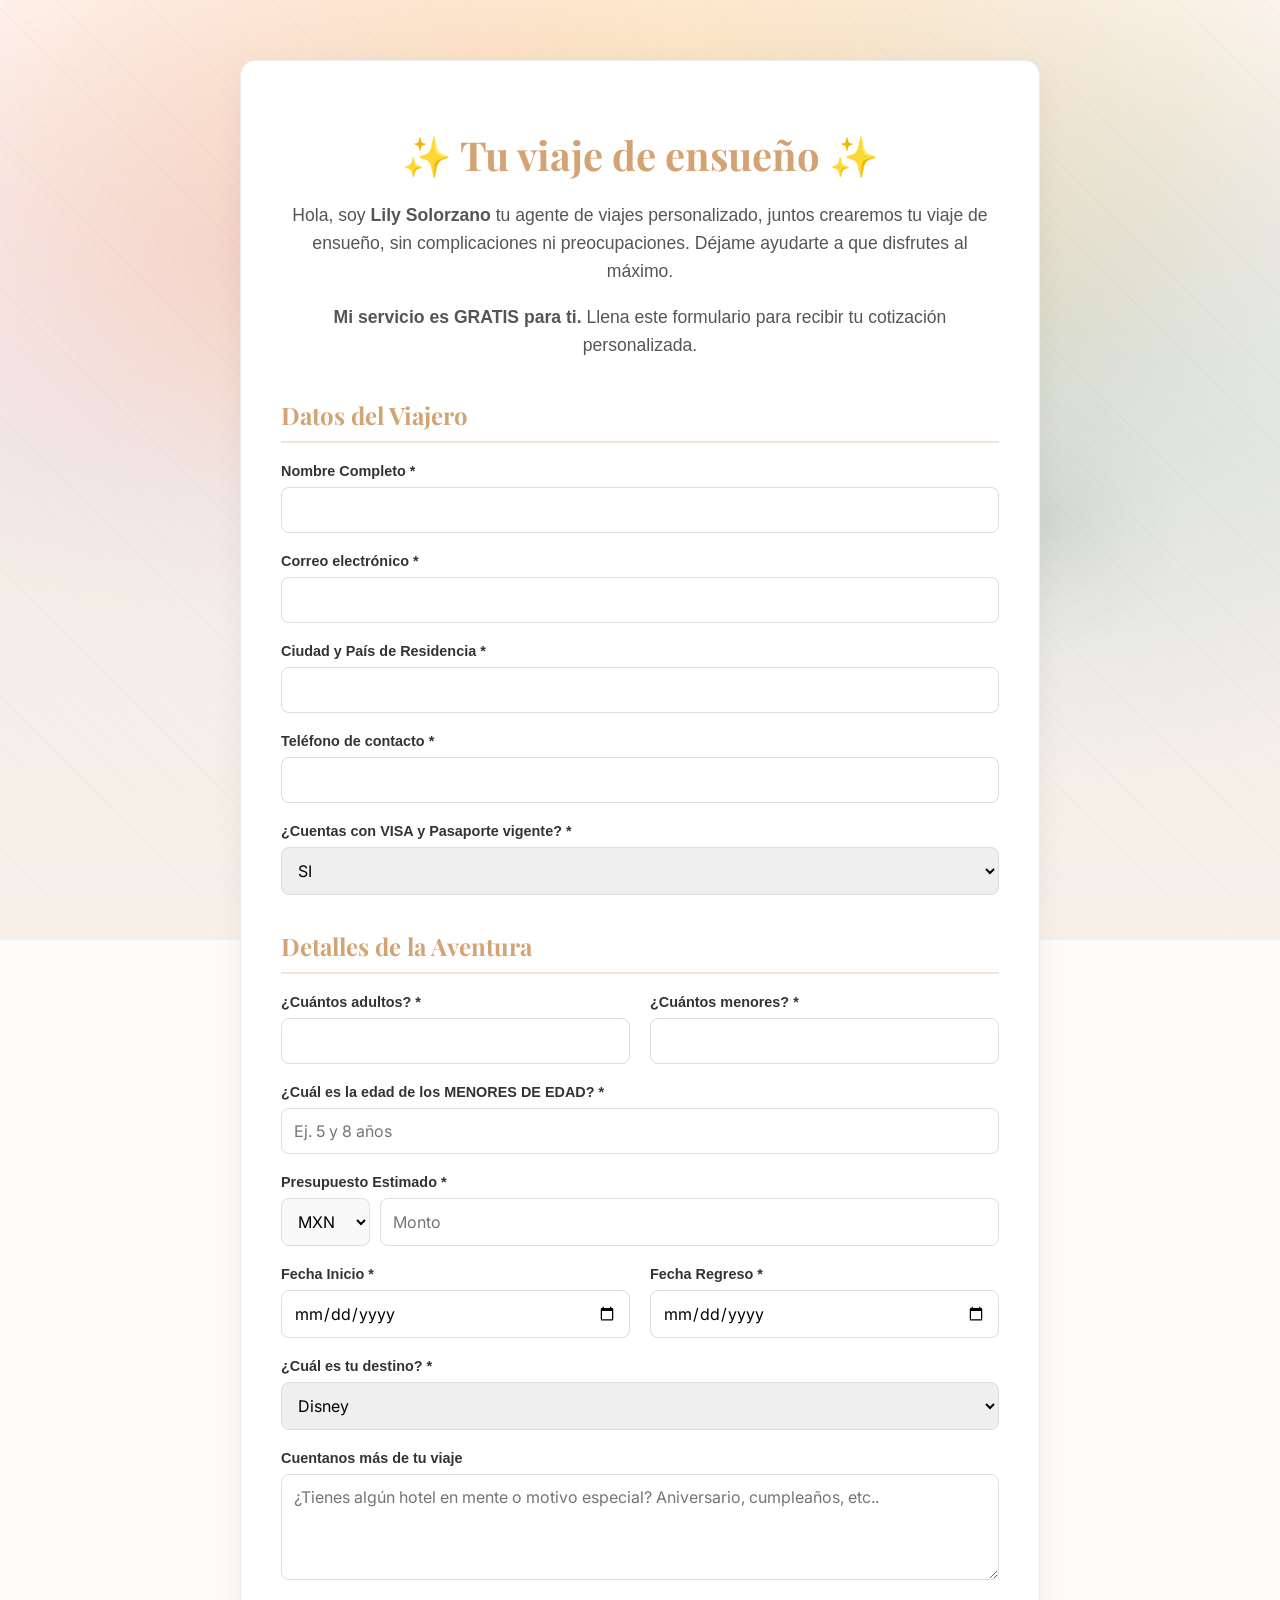
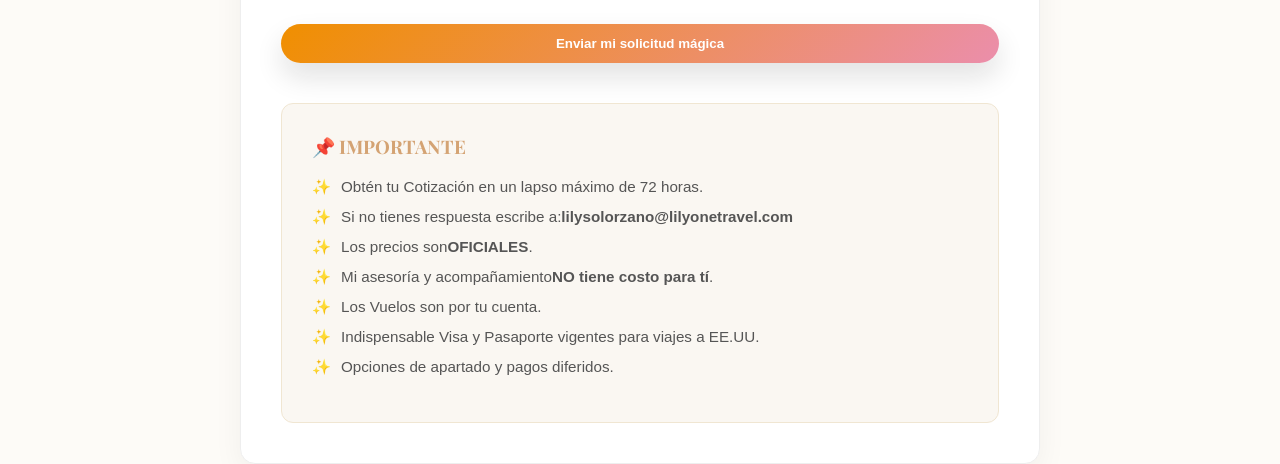
==== cotizacion.html @ 99832c6b "Add files via upload" ====
<!DOCTYPE html>
<html lang="es">
<head>
  <meta charset="UTF-8">
  <meta name="viewport" content="width=device-width, initial-scale=1.0">
  <title>Cotización Mágica | LilyOneTravel</title>

  <link href="https://fonts.googleapis.com/css2?family=Playfair+Display:wght@600;700&family=Inter:wght@400;600&display=swap" rel="stylesheet">
  
  <link rel="stylesheet" href="styles.css">

  <style>
    /* Estilos adicionales para mantener la armonía del diseño original */
    body {
      background-color: #fdfbf7; /* Un tono crema suave acorde al estilo elegante */
      padding: 20px;
    }

    .form-container {
      max-width: 800px;
      margin: 40px auto;
      padding: 40px;
      background: #ffffff;
      border-radius: 15px;
      box-shadow: 0 10px 30px rgba(0,0,0,0.05);
      border: 1px solid #eee;
    }

    .welcome-header {
      text-align: center;
      margin-bottom: 40px;
    }

    .welcome-header h1 {
      font-family: 'Playfair Display', serif;
      color: #d4a373; /* Tu color dorado original */
      font-size: 2.5rem;
      margin-bottom: 20px;
    }

    .welcome-header p {
      color: #555;
      font-size: 1.1rem;
      line-height: 1.6;
    }

    .section-title {
      font-family: 'Playfair Display', serif;
      color: #d4a373;
      border-bottom: 2px solid #f0e6d2;
      margin: 35px 0 20px;
      padding-bottom: 10px;
      font-size: 1.5rem;
    }

    .field {
      margin-bottom: 20px;
    }

    label {
      display: block;
      font-weight: 600;
      margin-bottom: 8px;
      color: #333;
      font-size: 0.9rem;
    }

    input, select, textarea {
      width: 100%;
      padding: 12px;
      border: 1px solid #ddd;
      border-radius: 8px;
      font-family: 'Inter', sans-serif;
      font-size: 1rem;
      transition: border-color 0.3s;
    }

    input:focus {
      border-color: #d4a373;
      outline: none;
    }

    .currency-group {
      display: flex;
      gap: 10px;
    }

    .currency-group select {
      width: 100px;
      background-color: #f9f9f9;
    }

    /* Pie de página del formulario (Información Importante) */
    .footer-info {
      background: #faf7f2;
      padding: 30px;
      border-radius: 12px;
      margin-top: 40px;
      border: 1px solid #f0e6d2;
    }

    .footer-info h3 {
      font-family: 'Playfair Display', serif;
      color: #d4a373;
      margin-top: 0;
    }

    .footer-info ul {
      list-style: none;
      padding: 0;
    }

    .footer-info li {
      margin-bottom: 12px;
      font-size: 0.95rem;
      color: #555;
      display: flex;
      align-items: flex-start;
    }

    .footer-info li::before {
      content: "✨";
      margin-right: 10px;
    }

    /* Reutilizando tu clase btn-primary del index */
    .btn-submit {
      width: 100%;
      margin-top: 20px;
      cursor: pointer;
    }

    @media (max-width: 600px) {
      .form-container { padding: 20px; }
    }
  </style>
</head>
<body>

  <div class="form-container">
    <div class="welcome-header">
      <h1>✨ Tu viaje de ensueño ✨</h1>
      <p>
        Hola, soy <strong>Lily Solorzano</strong> tu agente de viajes personalizado, juntos crearemos tu viaje de ensueño, sin complicaciones ni preocupaciones. Déjame ayudarte a que disfrutes al máximo.
      </p>
      <p><strong>Mi servicio es GRATIS para ti.</strong> Llena este formulario para recibir tu cotización personalizada.</p>
    </div>

    <form action="https://formspree.io/f/xaqdkpra" method="POST">
      <input type="hidden" name="_next" value="gracias.html">
      <input type="hidden" name="_subject" value="Nueva Cotización de LilyOneTravel">

      <h2 class="section-title">Datos del Viajero</h2>
      
      <div class="field">
        <label>Nombre Completo *</label>
        <input type="text" name="nombre" required>
      </div>

      <div class="field">
        <label>Correo electrónico *</label>
        <input type="email" name="email" required>
      </div>

      <div class="field">
        <label>Ciudad y País de Residencia *</label>
        <input type="text" name="residencia" required>
      </div>

      <div class="field">
        <label>Teléfono de contacto *</label>
        <input type="tel" name="whatsapp" pattern="[0-9]+" title="Por favor, ingresa solo números" required>
      </div>

      <div class="field">
        <label>¿Cuentas con VISA y Pasaporte vigente? *</label>
        <select name="documentacion" required>
          <option value="SI">SI</option>
          <option value="NO">NO</option>
          <option value="CITA_AGENDADA">No, pero ya tengo cita agendada</option>
          <option value="NO_APLICA">No aplica para mi país</option>
        </select>
      </div>

      <h2 class="section-title">Detalles de la Aventura</h2>

      <div style="display: flex; gap: 20px;">
        <div class="field" style="flex: 1;">
          <label>¿Cuántos adultos? *</label>
          <input type="number" name="adultos" min="1" required>
        </div>
        <div class="field" style="flex: 1;">
          <label>¿Cuántos menores? *</label>
          <input type="number" name="menores" min="0" required>
        </div>
      </div>

      <div class="field">
        <label>¿Cuál es la edad de los MENORES DE EDAD? *</label>
        <input type="text" name="edades_menores" placeholder="Ej. 5 y 8 años" required>
      </div>

      <div class="field">
        <label>Presupuesto Estimado *</label>
        <div class="currency-group">
          <select name="divisa">
            <option value="MXN">MXN</option>
            <option value="USD">USD</option>
          </select>
          <input type="number" name="monto_presupuesto" placeholder="Monto" required>
        </div>
      </div>

      <div style="display: flex; gap: 20px;">
        <div class="field" style="flex: 1;">
          <label>Fecha Inicio *</label>
          <input type="date" name="fecha_inicio" id="start_date" required>
        </div>
        <div class="field" style="flex: 1;">
          <label>Fecha Regreso *</label>
          <input type="date" name="fecha_regreso" id="end_date" required>
        </div>
      </div>

      <div class="field">
        <label>¿Cuál es tu destino? *</label>
        <select name="destino" required>
          <option value="Disney">Disney</option>
          <option value="Universal">Universal Studios</option>
          <option value="Cruceros">Cruceros</option>
          <option value="Playa">Playa</option>
          <option value="Ambos">Ambos (Disney/Universal)</option>
        </select>
      </div>

      <div class="field">
        <label>Cuentanos más de tu viaje </label>
        <textarea name="info_extra" rows="4" placeholder="¿Tienes algún hotel en mente o motivo especial? Aniversario, cumpleaños, etc.."></textarea>
      </div>

      <button type="submit" class="btn-primary large btn-submit">Enviar mi solicitud mágica</button>

    </form>

    <div class="footer-info">
      <h3>📌 IMPORTANTE</h3>
      <ul>
        <li>Obtén tu Cotización en un lapso máximo de 72 horas.</li>
        <li>Si no tienes respuesta escribe a:   <strong> lilysolorzano@lilyonetravel.com</strong></li>
        <li>Los precios son <strong> OFICIALES</strong>.</li>
        <li>Mi asesoría y acompañamiento <strong> NO tiene costo para tí</strong>.</li>
        <li>Los Vuelos son por tu cuenta.</li>
        <li>Indispensable Visa y Pasaporte vigentes para viajes a EE.UU.</li>
        <li>Opciones de apartado y pagos diferidos.</li>
      </ul>
    </div>
  </div>

  <script>
    // Script para bloquear fechas pasadas
    const today = new Date().toISOString().split('T')[0];
    const startDateInput = document.getElementById('start_date');
    const endDateInput = document.getElementById('end_date');

    startDateInput.min = today;
    endDateInput.min = today;

    // Cuando se cambie la fecha de inicio, la fecha de regreso no puede ser anterior
    startDateInput.addEventListener('change', () => {
      endDateInput.min = startDateInput.value;
    });
  </script>

</body>
</html>
---- styles.css ----
:root{
  --color-primary: #F08F00;
  --color-secondary: #EB8EAB;
  --color-accent: #5AA4A8;
  --color-highlight: #CDD17F;
  --color-bg: #F2EDE7;
  --color-dark: #0F0F0F;

  --shadow: 0 20px 50px rgba(15,15,15,.18);
}

*{ box-sizing:border-box; }
html, body { height:100%; }

body{
  margin:0;
  color: var(--color-dark);
  font-family: 'Fredoka', sans-serif;
  background: var(--color-bg);
  overflow-x:hidden;
  position:relative;
}

/* Fondo premium (sin assets externos) */
body::before{
  content:"";
  position:fixed;
  inset:-40px;
  z-index:-3;
  background:
    radial-gradient(1200px 700px at 50% 20%, rgba(240,143,0,.22), transparent 60%),
    radial-gradient(900px 600px at 20% 30%, rgba(235,142,171,.22), transparent 62%),
    radial-gradient(900px 700px at 80% 40%, rgba(90,164,168,.18), transparent 62%),
    linear-gradient(180deg, #FFF7F0 0%, var(--color-bg) 50%, #F6F0E9 100%);
  filter: saturate(1.05);
}

body::after{
  content:"";
  position:fixed;
  inset:0;
  z-index:-2;
  pointer-events:none;
  opacity:.75;
  background:
    radial-gradient(900px 380px at 50% 5%, rgba(255,255,255,.55), transparent 65%),
    radial-gradient(260px 220px at 50% 48%, rgba(15,15,15,.08), transparent 70%),
    radial-gradient(200px 180px at 44% 52%, rgba(15,15,15,.07), transparent 72%),
    radial-gradient(200px 180px at 56% 52%, rgba(15,15,15,.07), transparent 72%),
    radial-gradient(120px 220px at 50% 40%, rgba(15,15,15,.06), transparent 74%),
    radial-gradient(190px 190px at 82% 58%, rgba(15,15,15,.05), transparent 70%),
    radial-gradient(110px 110px at 82% 58%, rgba(15,15,15,.04), transparent 70%),
    repeating-linear-gradient(45deg, rgba(15,15,15,.018) 0 1px, transparent 1px 9px);
  mix-blend-mode:multiply;
}

/* Partículas */
#magicParticles{
  position:fixed;
  inset:0;
  width:100%;
  height:100%;
  z-index:-1;
  pointer-events:none;
}

/* Transición cinematográfica */
#pageTransition{
  position:fixed;
  inset:0;
  background:
    radial-gradient(900px 500px at 50% 40%, rgba(240,143,0,.18), rgba(15,15,15,.92)),
    linear-gradient(180deg, rgba(15,15,15,.2), rgba(15,15,15,.92));
  opacity:0;
  visibility:hidden;
  z-index:9999;
  transition: opacity .55s ease, visibility .55s ease;
  backdrop-filter: blur(0px);
}
#pageTransition.active{
  opacity:1;
  visibility:visible;
  backdrop-filter: blur(6px);
}

/* HEADER */
.navbar{
  display:flex;
  justify-content:space-between;
  align-items:center;
  padding:14px 8%;
  position:sticky;
  top:0;
  z-index:50;

  background: rgba(242,237,231,.62);
  backdrop-filter: blur(14px);
  border-bottom: 1px solid rgba(15,15,15,.08);
  gap: 14px;
}

.brand{
  display:flex;
  align-items:center;
  gap: 10px;
  text-decoration:none;
  color: var(--color-dark);
  min-width: 190px;
}
.logo{
  height:56px;
  filter: drop-shadow(0 10px 18px rgba(15,15,15,.18));
}
.brand-hint{
  font-weight: 900;
  font-size: 13px;
  letter-spacing: .2px;
  opacity: .75;
  padding: 8px 10px;
  border-radius: 999px;
  border: 1px solid rgba(15,15,15,.10);
  background: rgba(255,255,255,.35);
  transition: transform .2s ease, opacity .2s ease;
}
.brand:hover .brand-hint{
  transform: translateY(-1px);
  opacity: .95;
}

/* Redes en header */
.social-nav{
  display:flex;
  align-items:center;
  gap: 10px;
  flex: 1;
  justify-content:center;
}
.social-btn{
  width: 42px;
  height: 42px;
  border-radius: 999px;
  display:grid;
  place-items:center;
  background: rgba(255,255,255,.45);
  border: 1px solid rgba(15,15,15,.10);
  box-shadow: 0 10px 22px rgba(15,15,15,.08);
  transition: transform .2s ease, box-shadow .2s ease, background .2s ease;
  position:relative;
  overflow:hidden;
}
.social-btn::after{
  content:"";
  position:absolute;
  inset:-30px;
  background: radial-gradient(220px 80px at 20% 50%, rgba(255,255,255,.55), transparent 70%);
  opacity: 0;
  transform: translateX(-30%);
  transition: opacity .25s ease, transform .45s ease;
}
.social-btn:hover{
  transform: translateY(-2px) scale(1.06);
  box-shadow: 0 16px 30px rgba(15,15,15,.10);
  background: rgba(255,255,255,.62);
}
.social-btn:hover::after{
  opacity: 1;
  transform: translateX(20%);
}
.social-icon{
  width: 20px;
  height: 20px;
  fill: var(--color-dark);
  opacity: .9;
}

/* Botón principal */
.btn-primary{
  background: linear-gradient(135deg, rgba(240,143,0,1), rgba(235,142,171,1));
  color:white;
  padding:12px 18px;
  border:none;
  border-radius:999px;
  cursor:pointer;
  font-weight: 900;
  transition: transform .22s ease, box-shadow .22s ease, filter .22s ease;
  box-shadow: 0 14px 28px rgba(15,15,15,.12);
  position:relative;
  overflow:hidden;
  white-space: nowrap;
}
.btn-primary:hover{
  transform: translateY(-2px) scale(1.05);
  filter: saturate(1.08);
  box-shadow: 0 18px 36px rgba(15,15,15,.16);
}

/* HERO */
.hero{
  text-align:center;
  padding: 74px 20px 30px;
  position:relative;
}
.hero-glow{
  position:absolute;
  inset:-60px 0 auto 0;
  height:420px;
  background:
    radial-gradient(560px 240px at 50% 30%, rgba(240,143,0,.28), transparent 70%),
    radial-gradient(440px 240px at 42% 40%, rgba(235,142,171,.22), transparent 70%),
    radial-gradient(480px 260px at 58% 44%, rgba(90,164,168,.18), transparent 72%);
  pointer-events:none;
  z-index:-1;
  filter: blur(2px);
}
.main-title{
  font-family: "Uncial Antiqua", "Cinzel", serif;
  font-size: clamp(52px, 6vw, 92px);
  letter-spacing: .5px;
  margin: 12px 0 14px;
  color: var(--color-primary);
  text-shadow:
    0 14px 30px rgba(15,15,15,.15),
    0 0 25px rgba(240,143,0,.25);
  transition: transform .5s ease, filter .5s ease, text-shadow .5s ease;
  display:inline-block;
  position:relative;
}
.main-title:hover{
  transform: translateY(-4px) scale(1.06);
  filter: saturate(1.15) brightness(1.05);
  text-shadow:
    0 18px 40px rgba(15,15,15,.18),
    0 0 30px rgba(240,143,0,.35),
    0 0 18px rgba(235,142,171,.22);
}
.main-title::after{
  content:"";
  position:absolute;
  left:50%;
  top:100%;
  transform:translateX(-50%);
  width: 0%;
  height: 3px;
  border-radius: 999px;
  background: linear-gradient(90deg, transparent, rgba(240,143,0,.9), rgba(235,142,171,.9), transparent);
  transition: width .55s ease;
}
.main-title:hover::after{ width: 92%; }

.disney-script{
  font-family: "Cinzel", serif;
  font-weight: 700;
  letter-spacing: .3px;
}
.subtitle{
  font-size: clamp(20px, 2.2vw, 30px);
  margin: 0 0 28px;
  color: rgba(15,15,15,.9);
  text-shadow: 0 8px 18px rgba(15,15,15,.06);
}

/* Video */
.video-stage{
  display:flex;
  justify-content:center;
  margin: 10px 0 26px;
}
.video-frame{
  width: min(860px, 92vw);
  border-radius: 26px;
  padding: 10px;
  background: linear-gradient(135deg, rgba(240,143,0,.35), rgba(90,164,168,.25), rgba(235,142,171,.22));
  box-shadow: var(--shadow);
  position:relative;
  overflow:hidden;
}
.hero-video{
  width:100%;
  height:auto;
  display:block;
  border-radius: 20px;
  background: rgba(15,15,15,.2);
}
.video-sparkle{
  position:absolute;
  inset:-50px;
  background:
    radial-gradient(220px 120px at 20% 20%, rgba(255,255,255,.35), transparent 70%),
    radial-gradient(160px 120px at 80% 30%, rgba(255,255,255,.25), transparent 70%),
    radial-gradient(260px 160px at 50% 90%, rgba(255,255,255,.18), transparent 70%);
  opacity:.55;
  pointer-events:none;
  animation: shimmer 6.5s ease-in-out infinite;
}
@keyframes shimmer{
  0%{ transform: translate3d(-8px,0,0) rotate(0.2deg); opacity:.45;}
  50%{ transform: translate3d(10px,-6px,0) rotate(-0.2deg); opacity:.7;}
  100%{ transform: translate3d(-8px,0,0) rotate(0.2deg); opacity:.45;}
}

/* Botón agentes */
.btn-agentes{
  display:inline-block;
  margin-top:14px;
  padding: 14px 28px;
  border-radius: 999px;
  text-decoration:none;
  font-weight: 900;
  letter-spacing: .2px;
  color: white;
  background: linear-gradient(135deg, rgba(90,164,168,1), rgba(205,209,127,1));
  box-shadow: 0 18px 36px rgba(15,15,15,.14);
  transition: transform .22s ease, box-shadow .22s ease, filter .22s ease;
  position:relative;
  overflow:hidden;
}
.btn-agentes:hover{
  transform: translateY(-2px) scale(1.05);
  filter: saturate(1.06);
  box-shadow: 0 22px 44px rgba(15,15,15,.16);
}

/* DESTINATIONS */
.destinations{ padding: 26px 0 60px; }
.magic-title{
  font-size: clamp(22px, 2.3vw, 34px);
  text-align:center;
  margin: 10px 0 26px;
  color: rgba(15,15,15,.92);
  text-shadow: 0 10px 24px rgba(15,15,15,.06);
}
.grid{
  display:grid;
  grid-template-columns: repeat(auto-fit, minmax(220px, 1fr));
  gap: 22px;
  padding: 0 8%;
}

.card{
  padding: 34px 18px;
  border: 1px solid rgba(15,15,15,.08);
  border-radius: 26px;
  cursor:pointer;
  font-weight: 900;
  font-size: 20px;
  transition: transform .28s ease, box-shadow .28s ease, filter .28s ease;
  box-shadow: 0 16px 34px rgba(15,15,15,.10);
  background: rgba(255,255,255,.65);
  backdrop-filter: blur(8px);
  position:relative;
  overflow:hidden;
}
.card:hover{
  transform: translateY(-10px) scale(1.04);
  filter: saturate(1.06);
  box-shadow: 0 26px 60px rgba(15,15,15,.14);
}
.card.clicked{ animation: destinationClick .62s ease; }
@keyframes destinationClick{
  0%{ transform: translateY(0) scale(1); }
  35%{ transform: translateY(-10px) scale(1.08) rotate(1.6deg); }
  70%{ transform: translateY(4px) scale(.98) rotate(-1.1deg); }
  100%{ transform: translateY(0) scale(1); }
}

/* Temática */
.disney{
  font-family: "Cinzel", serif;
  background: linear-gradient(135deg, rgba(90,164,168,.25), rgba(255,255,255,.7));
  color: #0F0F0F;
  border-color: rgba(90,164,168,.28);
}
.universal{
  font-family: "Fredoka", sans-serif;
  background: linear-gradient(135deg, rgba(15,15,15,.92), rgba(235,142,171,.18));
  color: #FFF;
  border-color: rgba(235,142,171,.25);
}
.cruceros{
  font-family: "Cinzel", serif;
  background: linear-gradient(135deg, rgba(205,209,127,.55), rgba(255,255,255,.75));
  color: #0F0F0F;
  border-color: rgba(205,209,127,.38);
}
.playa{
  font-family: "Fredoka", sans-serif;
  background: linear-gradient(135deg, rgba(240,143,0,.55), rgba(255,255,255,.75));
  color: #0F0F0F;
  border-color: rgba(240,143,0,.35);
}

/* Polvo */
.dust{
  position:fixed;
  width:10px;
  height:10px;
  border-radius:999px;
  pointer-events:none;
  z-index:10000;
  opacity:.95;
  transform: translate(-50%, -50%);
  animation: dustPop .75s ease forwards;
}
@keyframes dustPop{
  0%{ transform: translate(-50%, -50%) scale(1); opacity:.95; }
  60%{ opacity:.75; }
  100%{ transform: translate(-50%, -50%) translate(var(--dx), var(--dy)) scale(0.2); opacity:0; }
}

/* WhatsApp flotante */
.whatsapp-float{
  position:fixed;
  right: 18px;
  bottom: 18px;
  display:flex;
  align-items:center;
  gap: 10px;
  padding: 12px 14px;
  border-radius: 999px;
  text-decoration:none;
  color: #fff;
  font-weight: 900;
  background: linear-gradient(135deg, #25D366, rgba(90,164,168,1));
  box-shadow: 0 22px 60px rgba(15,15,15,.18);
  z-index:80;
  border: 1px solid rgba(255,255,255,.25);
  overflow:hidden;
  transition: transform .22s ease, box-shadow .22s ease, filter .22s ease;
}
.whatsapp-float:hover{
  transform: translateY(-2px) scale(1.04);
  box-shadow: 0 28px 70px rgba(15,15,15,.20);
  filter: saturate(1.05);
}
.wa-icon{ font-size: 22px; line-height: 1; }
.wa-text{ font-size: 14px; letter-spacing: .2px; }
.wa-glow{
  position:absolute;
  inset:-30px;
  background: radial-gradient(240px 90px at 20% 50%, rgba(255,255,255,.35), transparent 70%);
  opacity:.7;
  animation: waShine 3.6s ease-in-out infinite;
}
@keyframes waShine{
  0%{ transform: translateX(-35%); opacity:.0; }
  35%{ opacity:.7; }
  100%{ transform: translateX(55%); opacity:.0; }
}

/* Footer */
footer{
  text-align:center;
  padding: 28px 16px 40px;
  color: rgba(15,15,15,.75);
}

@media (max-width: 720px){
  .brand-hint{ display:none; }
  .social-nav{ justify-content:flex-end; }
}

@media (prefers-reduced-motion: reduce){
  *{ animation: none !important; transition: none !important; }
  #pageTransition{ display:none; }
}
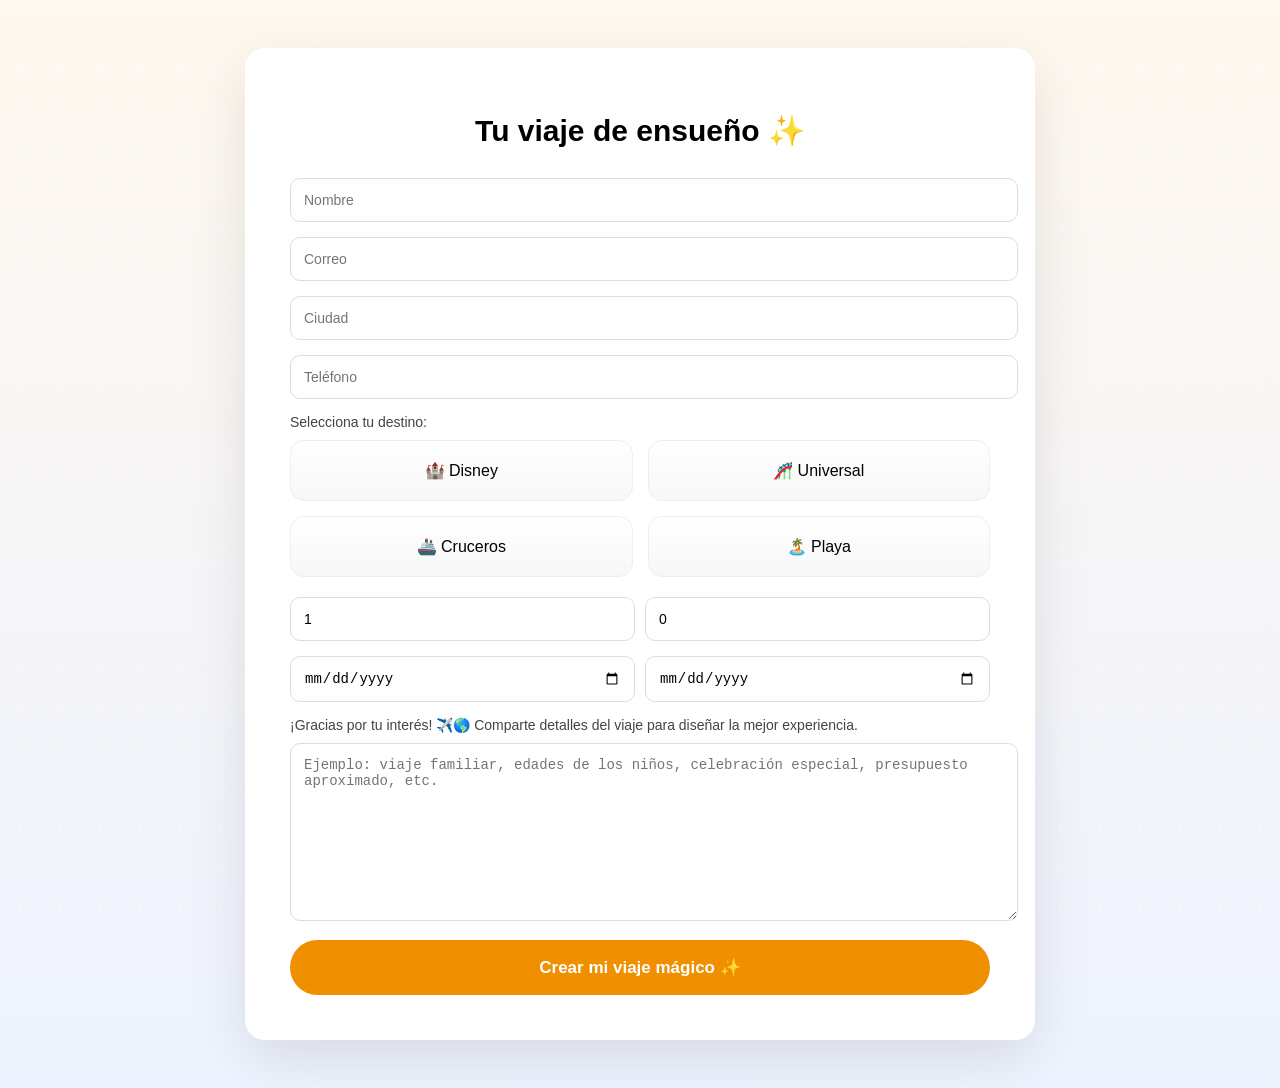
==== commit a4bf6d60: "Update website files" ====
--- a/cotizacion.html
+++ b/cotizacion.html
@@ -1,275 +1,284 @@
 <!DOCTYPE html>
 <html lang="es">
+
 <head>
-  <meta charset="UTF-8">
-  <meta name="viewport" content="width=device-width, initial-scale=1.0">
-  <title>Cotización Mágica | LilyOneTravel</title>
-
-  <link href="https://fonts.googleapis.com/css2?family=Playfair+Display:wght@600;700&family=Inter:wght@400;600&display=swap" rel="stylesheet">
-  
-  <link rel="stylesheet" href="styles.css">
-
-  <style>
-    /* Estilos adicionales para mantener la armonía del diseño original */
-    body {
-      background-color: #fdfbf7; /* Un tono crema suave acorde al estilo elegante */
-      padding: 20px;
-    }
-
-    .form-container {
-      max-width: 800px;
-      margin: 40px auto;
-      padding: 40px;
-      background: #ffffff;
-      border-radius: 15px;
-      box-shadow: 0 10px 30px rgba(0,0,0,0.05);
-      border: 1px solid #eee;
-    }
-
-    .welcome-header {
-      text-align: center;
-      margin-bottom: 40px;
-    }
-
-    .welcome-header h1 {
-      font-family: 'Playfair Display', serif;
-      color: #d4a373; /* Tu color dorado original */
-      font-size: 2.5rem;
-      margin-bottom: 20px;
-    }
-
-    .welcome-header p {
-      color: #555;
-      font-size: 1.1rem;
-      line-height: 1.6;
-    }
-
-    .section-title {
-      font-family: 'Playfair Display', serif;
-      color: #d4a373;
-      border-bottom: 2px solid #f0e6d2;
-      margin: 35px 0 20px;
-      padding-bottom: 10px;
-      font-size: 1.5rem;
-    }
-
-    .field {
-      margin-bottom: 20px;
-    }
-
-    label {
-      display: block;
-      font-weight: 600;
-      margin-bottom: 8px;
-      color: #333;
-      font-size: 0.9rem;
-    }
-
-    input, select, textarea {
-      width: 100%;
-      padding: 12px;
-      border: 1px solid #ddd;
-      border-radius: 8px;
-      font-family: 'Inter', sans-serif;
-      font-size: 1rem;
-      transition: border-color 0.3s;
-    }
-
-    input:focus {
-      border-color: #d4a373;
-      outline: none;
-    }
-
-    .currency-group {
-      display: flex;
-      gap: 10px;
-    }
-
-    .currency-group select {
-      width: 100px;
-      background-color: #f9f9f9;
-    }
-
-    /* Pie de página del formulario (Información Importante) */
-    .footer-info {
-      background: #faf7f2;
-      padding: 30px;
-      border-radius: 12px;
-      margin-top: 40px;
-      border: 1px solid #f0e6d2;
-    }
-
-    .footer-info h3 {
-      font-family: 'Playfair Display', serif;
-      color: #d4a373;
-      margin-top: 0;
-    }
-
-    .footer-info ul {
-      list-style: none;
-      padding: 0;
-    }
-
-    .footer-info li {
-      margin-bottom: 12px;
-      font-size: 0.95rem;
-      color: #555;
-      display: flex;
-      align-items: flex-start;
-    }
-
-    .footer-info li::before {
-      content: "✨";
-      margin-right: 10px;
-    }
-
-    /* Reutilizando tu clase btn-primary del index */
-    .btn-submit {
-      width: 100%;
-      margin-top: 20px;
-      cursor: pointer;
-    }
-
-    @media (max-width: 600px) {
-      .form-container { padding: 20px; }
-    }
-  </style>
+
+<meta charset="UTF-8">
+<meta name="viewport" content="width=device-width, initial-scale=1.0">
+
+<title>Cotiza tu Viaje | Lily One Travel</title>
+
+<style>
+
+/* BASE */
+
+body{
+font-family:Arial;
+background:linear-gradient(180deg,#fff8ef,#eef3ff);
+display:flex;
+justify-content:center;
+padding:40px;
+overflow-x:hidden;
+}
+
+/* ESTRELLAS */
+
+body::before{
+content:"";
+position:fixed;
+width:100%;
+height:100%;
+background-image:radial-gradient(white 1px, transparent 1px);
+background-size:40px 40px;
+opacity:.6;
+animation:stars 60s linear infinite;
+z-index:-1;
+}
+
+@keyframes stars{
+from{transform:translateY(0)}
+to{transform:translateY(-250px)}
+}
+
+/* FORM */
+
+.form-container{
+background:white;
+padding:45px;
+border-radius:20px;
+width:700px;
+max-width:95%;
+box-shadow:0 20px 60px rgba(0,0,0,0.1);
+animation:fadeUp 1s ease;
+}
+
+@keyframes fadeUp{
+from{opacity:0;transform:translateY(30px);}
+to{opacity:1;transform:translateY(0);}
+}
+
+h1{
+text-align:center;
+margin-bottom:30px;
+font-size:30px;
+}
+
+/* CAMPOS */
+
+input,textarea{
+width:100%;
+padding:13px;
+margin-bottom:15px;
+border-radius:10px;
+border:1px solid #ddd;
+transition:.3s;
+font-size:14px;
+}
+
+textarea{
+min-height:150px;
+}
+
+input:focus,textarea:focus{
+border-color:#F08F00;
+box-shadow:0 0 12px rgba(240,143,0,0.4);
+outline:none;
+}
+
+/* DESTINOS */
+
+.destinations{
+display:grid;
+grid-template-columns:repeat(2,1fr);
+gap:15px;
+margin-bottom:20px;
+}
+
+.dest{
+border-radius:14px;
+padding:20px;
+text-align:center;
+font-size:16px;
+cursor:pointer;
+background:linear-gradient(180deg,#fff,#f7f7f7);
+border:1px solid #eee;
+transition:.3s;
+position:relative;
+overflow:hidden;
+}
+
+.dest:hover{
+transform:translateY(-6px);
+box-shadow:0 10px 25px rgba(0,0,0,.15);
+}
+
+.dest.selected{
+background:#F08F00;
+color:white;
+box-shadow:0 10px 25px rgba(240,143,0,.5);
+}
+
+/* PERSONAS */
+
+.people{
+display:flex;
+gap:10px;
+}
+
+/* FECHAS */
+
+.dates{
+display:flex;
+gap:10px;
+}
+
+/* BOTON MAGICO */
+
+button{
+padding:17px;
+background:#F08F00;
+border:none;
+border-radius:40px;
+color:white;
+font-weight:bold;
+cursor:pointer;
+width:100%;
+font-size:17px;
+position:relative;
+overflow:hidden;
+}
+
+button::after{
+content:"";
+position:absolute;
+top:0;
+left:-100%;
+width:100%;
+height:100%;
+background:linear-gradient(
+120deg,
+transparent,
+rgba(255,255,255,.7),
+transparent
+);
+transition:.6s;
+}
+
+button:hover::after{
+left:100%;
+}
+
+button:hover{
+transform:scale(1.05);
+box-shadow:0 15px 35px rgba(240,143,0,.5);
+}
+
+.info{
+font-size:14px;
+color:#444;
+margin-bottom:10px;
+}
+
+</style>
+
 </head>
+
 <body>
 
-  <div class="form-container">
-    <div class="welcome-header">
-      <h1>✨ Tu viaje de ensueño ✨</h1>
-      <p>
-        Hola, soy <strong>Lily Solorzano</strong> tu agente de viajes personalizado, juntos crearemos tu viaje de ensueño, sin complicaciones ni preocupaciones. Déjame ayudarte a que disfrutes al máximo.
-      </p>
-      <p><strong>Mi servicio es GRATIS para ti.</strong> Llena este formulario para recibir tu cotización personalizada.</p>
-    </div>
-
-    <form action="https://formspree.io/f/xaqdkpra" method="POST">
-      <input type="hidden" name="_next" value="gracias.html">
-      <input type="hidden" name="_subject" value="Nueva Cotización de LilyOneTravel">
-
-      <h2 class="section-title">Datos del Viajero</h2>
-      
-      <div class="field">
-        <label>Nombre Completo *</label>
-        <input type="text" name="nombre" required>
-      </div>
-
-      <div class="field">
-        <label>Correo electrónico *</label>
-        <input type="email" name="email" required>
-      </div>
-
-      <div class="field">
-        <label>Ciudad y País de Residencia *</label>
-        <input type="text" name="residencia" required>
-      </div>
-
-      <div class="field">
-        <label>Teléfono de contacto *</label>
-        <input type="tel" name="whatsapp" pattern="[0-9]+" title="Por favor, ingresa solo números" required>
-      </div>
-
-      <div class="field">
-        <label>¿Cuentas con VISA y Pasaporte vigente? *</label>
-        <select name="documentacion" required>
-          <option value="SI">SI</option>
-          <option value="NO">NO</option>
-          <option value="CITA_AGENDADA">No, pero ya tengo cita agendada</option>
-          <option value="NO_APLICA">No aplica para mi país</option>
-        </select>
-      </div>
-
-      <h2 class="section-title">Detalles de la Aventura</h2>
-
-      <div style="display: flex; gap: 20px;">
-        <div class="field" style="flex: 1;">
-          <label>¿Cuántos adultos? *</label>
-          <input type="number" name="adultos" min="1" required>
-        </div>
-        <div class="field" style="flex: 1;">
-          <label>¿Cuántos menores? *</label>
-          <input type="number" name="menores" min="0" required>
-        </div>
-      </div>
-
-      <div class="field">
-        <label>¿Cuál es la edad de los MENORES DE EDAD? *</label>
-        <input type="text" name="edades_menores" placeholder="Ej. 5 y 8 años" required>
-      </div>
-
-      <div class="field">
-        <label>Presupuesto Estimado *</label>
-        <div class="currency-group">
-          <select name="divisa">
-            <option value="MXN">MXN</option>
-            <option value="USD">USD</option>
-          </select>
-          <input type="number" name="monto_presupuesto" placeholder="Monto" required>
-        </div>
-      </div>
-
-      <div style="display: flex; gap: 20px;">
-        <div class="field" style="flex: 1;">
-          <label>Fecha Inicio *</label>
-          <input type="date" name="fecha_inicio" id="start_date" required>
-        </div>
-        <div class="field" style="flex: 1;">
-          <label>Fecha Regreso *</label>
-          <input type="date" name="fecha_regreso" id="end_date" required>
-        </div>
-      </div>
-
-      <div class="field">
-        <label>¿Cuál es tu destino? *</label>
-        <select name="destino" required>
-          <option value="Disney">Disney</option>
-          <option value="Universal">Universal Studios</option>
-          <option value="Cruceros">Cruceros</option>
-          <option value="Playa">Playa</option>
-          <option value="Ambos">Ambos (Disney/Universal)</option>
-        </select>
-      </div>
-
-      <div class="field">
-        <label>Cuentanos más de tu viaje </label>
-        <textarea name="info_extra" rows="4" placeholder="¿Tienes algún hotel en mente o motivo especial? Aniversario, cumpleaños, etc.."></textarea>
-      </div>
-
-      <button type="submit" class="btn-primary large btn-submit">Enviar mi solicitud mágica</button>
-
-    </form>
-
-    <div class="footer-info">
-      <h3>📌 IMPORTANTE</h3>
-      <ul>
-        <li>Obtén tu Cotización en un lapso máximo de 72 horas.</li>
-        <li>Si no tienes respuesta escribe a:   <strong> lilysolorzano@lilyonetravel.com</strong></li>
-        <li>Los precios son <strong> OFICIALES</strong>.</li>
-        <li>Mi asesoría y acompañamiento <strong> NO tiene costo para tí</strong>.</li>
-        <li>Los Vuelos son por tu cuenta.</li>
-        <li>Indispensable Visa y Pasaporte vigentes para viajes a EE.UU.</li>
-        <li>Opciones de apartado y pagos diferidos.</li>
-      </ul>
-    </div>
-  </div>
-
-  <script>
-    // Script para bloquear fechas pasadas
-    const today = new Date().toISOString().split('T')[0];
-    const startDateInput = document.getElementById('start_date');
-    const endDateInput = document.getElementById('end_date');
-
-    startDateInput.min = today;
-    endDateInput.min = today;
-
-    // Cuando se cambie la fecha de inicio, la fecha de regreso no puede ser anterior
-    startDateInput.addEventListener('change', () => {
-      endDateInput.min = startDateInput.value;
-    });
-  </script>
+<div class="form-container">
+
+<h1>Tu viaje de ensueño ✨</h1>
+
+<form action="https://formsubmit.co/lilysolorzano@lilyonetravel.com" method="POST">
+
+<input required name="Nombre" placeholder="Nombre">
+
+<input required type="email" name="Correo" placeholder="Correo">
+
+<input required name="Ciudad" placeholder="Ciudad">
+
+<input required name="Telefono" placeholder="Teléfono">
+
+<div class="info">Selecciona tu destino:</div>
+
+<div class="destinations">
+
+<div class="dest" data-value="Disney">🏰 Disney</div>
+<div class="dest" data-value="Universal">🎢 Universal</div>
+<div class="dest" data-value="Cruceros">🚢 Cruceros</div>
+<div class="dest" data-value="Playa">🏝️ Playa</div>
+
+</div>
+
+<input type="hidden" name="Destino" id="destino">
+
+<div class="people">
+
+<input type="number" name="Adultos" min="1" value="1" placeholder="Adultos">
+
+<input type="number" name="Niños" min="0" value="0" placeholder="Niños">
+
+</div>
+
+<div class="dates">
+
+<input required type="date" name="Fecha inicio" id="fechaInicio">
+
+<input required type="date" name="Fecha fin" id="fechaFin">
+
+</div>
+
+<div class="info">
+
+¡Gracias por tu interés! ✈️🌎  
+Comparte detalles del viaje para diseñar la mejor experiencia.
+
+</div>
+
+<textarea name="Comentarios"
+placeholder="Ejemplo: viaje familiar, edades de los niños, celebración especial, presupuesto aproximado, etc."></textarea>
+
+<input type="hidden" name="_subject" value="Nueva solicitud Lily One Travel ✨">
+
+<input type="hidden" name="_next" value="https://lilyonetravel.com/gracias.html">
+
+<button type="submit">
+Crear mi viaje mágico ✨
+</button>
+
+</form>
+
+</div>
+
+<script>
+
+/* seleccionar destino */
+
+const dests=document.querySelectorAll(".dest")
+const input=document.getElementById("destino")
+
+dests.forEach(d=>{
+
+d.addEventListener("click",()=>{
+
+dests.forEach(x=>x.classList.remove("selected"))
+
+d.classList.add("selected")
+
+input.value=d.dataset.value
+
+})
+
+})
+
+/* limitar fechas */
+
+const hoy=new Date().toISOString().split("T")[0]
+
+document.getElementById("fechaInicio").setAttribute("min",hoy)
+document.getElementById("fechaFin").setAttribute("min",hoy)
+
+</script>
 
 </body>
 </html>
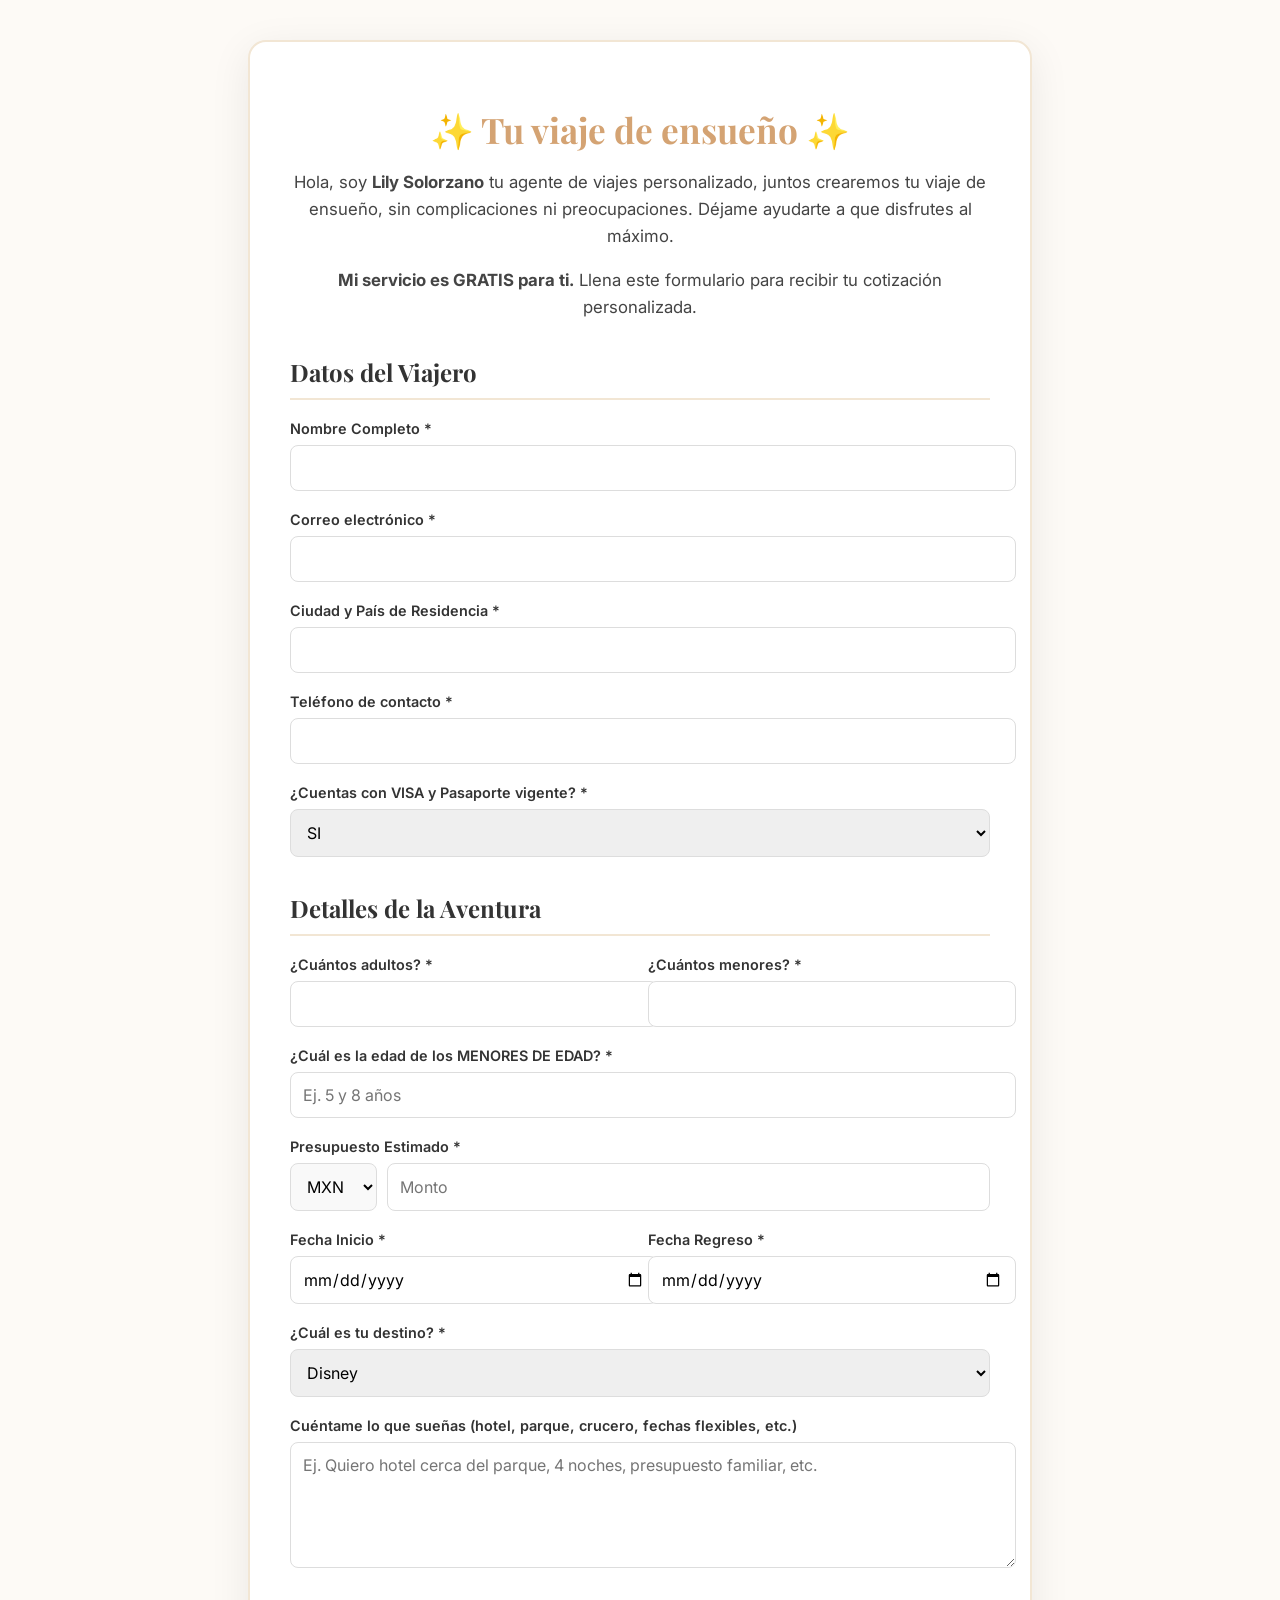
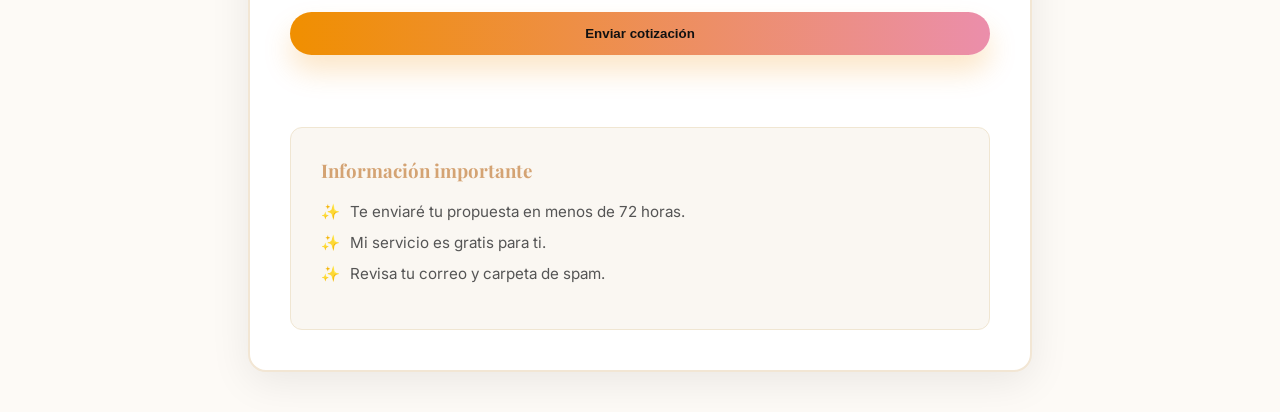
==== commit 5c29bde4: "Actualización sitio web LilyOneTravel" ====
--- a/cotizacion.html
+++ b/cotizacion.html
@@ -1,284 +1,365 @@
 <!DOCTYPE html>
 <html lang="es">
-
 <head>
-
-<meta charset="UTF-8">
-<meta name="viewport" content="width=device-width, initial-scale=1.0">
-
-<title>Cotiza tu Viaje | Lily One Travel</title>
-
-<style>
-
-/* BASE */
-
-body{
-font-family:Arial;
-background:linear-gradient(180deg,#fff8ef,#eef3ff);
-display:flex;
-justify-content:center;
-padding:40px;
-overflow-x:hidden;
-}
-
-/* ESTRELLAS */
-
-body::before{
-content:"";
-position:fixed;
-width:100%;
-height:100%;
-background-image:radial-gradient(white 1px, transparent 1px);
-background-size:40px 40px;
-opacity:.6;
-animation:stars 60s linear infinite;
-z-index:-1;
-}
-
-@keyframes stars{
-from{transform:translateY(0)}
-to{transform:translateY(-250px)}
-}
-
-/* FORM */
-
-.form-container{
-background:white;
-padding:45px;
-border-radius:20px;
-width:700px;
-max-width:95%;
-box-shadow:0 20px 60px rgba(0,0,0,0.1);
-animation:fadeUp 1s ease;
-}
-
-@keyframes fadeUp{
-from{opacity:0;transform:translateY(30px);}
-to{opacity:1;transform:translateY(0);}
-}
-
-h1{
-text-align:center;
-margin-bottom:30px;
-font-size:30px;
-}
-
-/* CAMPOS */
-
-input,textarea{
-width:100%;
-padding:13px;
-margin-bottom:15px;
-border-radius:10px;
-border:1px solid #ddd;
-transition:.3s;
-font-size:14px;
-}
-
-textarea{
-min-height:150px;
-}
-
-input:focus,textarea:focus{
-border-color:#F08F00;
-box-shadow:0 0 12px rgba(240,143,0,0.4);
-outline:none;
-}
-
-/* DESTINOS */
-
-.destinations{
-display:grid;
-grid-template-columns:repeat(2,1fr);
-gap:15px;
-margin-bottom:20px;
-}
-
-.dest{
-border-radius:14px;
-padding:20px;
-text-align:center;
-font-size:16px;
-cursor:pointer;
-background:linear-gradient(180deg,#fff,#f7f7f7);
-border:1px solid #eee;
-transition:.3s;
-position:relative;
-overflow:hidden;
-}
-
-.dest:hover{
-transform:translateY(-6px);
-box-shadow:0 10px 25px rgba(0,0,0,.15);
-}
-
-.dest.selected{
-background:#F08F00;
-color:white;
-box-shadow:0 10px 25px rgba(240,143,0,.5);
-}
-
-/* PERSONAS */
-
-.people{
-display:flex;
-gap:10px;
-}
-
-/* FECHAS */
-
-.dates{
-display:flex;
-gap:10px;
-}
-
-/* BOTON MAGICO */
-
-button{
-padding:17px;
-background:#F08F00;
-border:none;
-border-radius:40px;
-color:white;
-font-weight:bold;
-cursor:pointer;
-width:100%;
-font-size:17px;
-position:relative;
-overflow:hidden;
-}
-
-button::after{
-content:"";
-position:absolute;
-top:0;
-left:-100%;
-width:100%;
-height:100%;
-background:linear-gradient(
-120deg,
-transparent,
-rgba(255,255,255,.7),
-transparent
-);
-transition:.6s;
-}
-
-button:hover::after{
-left:100%;
-}
-
-button:hover{
-transform:scale(1.05);
-box-shadow:0 15px 35px rgba(240,143,0,.5);
-}
-
-.info{
-font-size:14px;
-color:#444;
-margin-bottom:10px;
-}
-
-</style>
-
+  <meta charset="UTF-8">
+  <meta name="viewport" content="width=device-width, initial-scale=1.0">
+  <title>Cotiza tu Viaje | LilyOneTravel</title>
+  <link href="https://fonts.googleapis.com/css2?family=Playfair+Display:wght@600;700&family=Inter:wght@400;600&display=swap" rel="stylesheet">
+  <style>
+    /* Estilo general */
+    body {
+      font-family: 'Inter', sans-serif;
+      background-color: #fdfaf6;
+      margin: 0;
+      padding: 0;
+      display: flex;
+      justify-content: center;
+      align-items: flex-start;
+      min-height: 100vh;
+      padding-top: 40px;
+      padding-bottom: 40px;
+    }
+
+    .form-container {
+      background: white;
+      padding: 40px;
+      border-radius: 18px;
+      max-width: 700px;
+      width: min(700px, 92vw);
+      box-shadow: 0 10px 40px rgba(0,0,0,0.08);
+      border: 2px solid #f2e6d4;
+    }
+
+    /* Header */
+    .welcome-header {
+      text-align: center;
+      margin-bottom: 30px;
+    }
+
+    .welcome-header h1 {
+      font-family: 'Playfair Display', serif;
+      color: #d4a373;
+      font-size: 2.2rem;
+      margin-bottom: 10px;
+    }
+
+    .welcome-header p {
+      font-size: 1.05rem;
+      color: #444;
+      line-height: 1.6;
+    }
+
+    /* Secciones */
+    .section-title {
+      font-family: 'Playfair Display', serif;
+      color: #333;
+      border-bottom: 2px solid #f2e6d4;
+      margin: 35px 0 20px;
+      padding-bottom: 10px;
+      font-size: 1.5rem;
+    }
+
+    .field {
+      margin-bottom: 20px;
+    }
+
+    label {
+      display: block;
+      font-weight: 600;
+      margin-bottom: 8px;
+      color: #333;
+      font-size: 0.9rem;
+    }
+
+    input, select, textarea {
+      width: 100%;
+      padding: 12px;
+      border: 1px solid #ddd;
+      border-radius: 8px;
+      font-family: 'Inter', sans-serif;
+      font-size: 1rem;
+      transition: border-color 0.3s;
+    }
+
+    input:focus {
+      border-color: #d4a373;
+      outline: none;
+    }
+
+    .currency-group {
+      display: flex;
+      gap: 10px;
+    }
+
+    .currency-group select {
+      width: 100px;
+      background-color: #f9f9f9;
+    }
+
+    .form-row{
+      display: grid;
+      grid-template-columns: 1fr 1fr;
+      gap: 16px;
+    }
+
+    /* Pie de página del formulario (Información Importante) */
+    .footer-info {
+      background: #faf7f2;
+      padding: 30px;
+      border-radius: 12px;
+      margin-top: 40px;
+      border: 1px solid #f0e6d2;
+    }
+
+    .footer-info h3 {
+      font-family: 'Playfair Display', serif;
+      color: #d4a373;
+      margin-top: 0;
+    }
+
+    .footer-info ul {
+      list-style: none;
+      padding: 0;
+    }
+
+    .footer-info li {
+      margin-bottom: 12px;
+      font-size: 0.95rem;
+      color: #555;
+      display: flex;
+      align-items: flex-start;
+    }
+
+    .footer-info li::before {
+      content: "✨";
+      margin-right: 10px;
+    }
+
+    .btn-submit {
+      width: 100%;
+      margin-top: 20px;
+      cursor: pointer;
+      border: 0;
+      border-radius: 999px;
+      padding: 14px 18px;
+      font-weight: 900;
+      background: linear-gradient(90deg, rgba(240,143,0,1), rgba(235,142,171,1));
+      color: #111;
+      box-shadow: 0 16px 28px rgba(240,143,0,.22);
+      transition: transform .2s ease, filter .2s ease;
+    }
+    .btn-submit:hover{ transform: translateY(-2px); filter: brightness(1.03); }
+    .btn-submit:disabled{ opacity: .7; cursor: not-allowed; transform: none; }
+
+    .form-status{
+      margin-top: 14px;
+      font-size: .95rem;
+      color: #444;
+      min-height: 1.2em;
+    }
+    .form-status.error{ color: #b00020; }
+
+    @media (max-width: 700px){
+      .form-row{ grid-template-columns: 1fr; }
+      .currency-group{ flex-direction: column; }
+      .currency-group select{ width: 100%; }
+    }
+
+    @media (max-width: 600px) {
+      .form-container { padding: clamp(12px, 3vw, 20px); }
+    }
+  </style>
 </head>
-
 <body>
 
-<div class="form-container">
-
-<h1>Tu viaje de ensueño ✨</h1>
-
-<form action="https://formsubmit.co/lilysolorzano@lilyonetravel.com" method="POST">
-
-<input required name="Nombre" placeholder="Nombre">
-
-<input required type="email" name="Correo" placeholder="Correo">
-
-<input required name="Ciudad" placeholder="Ciudad">
-
-<input required name="Telefono" placeholder="Teléfono">
-
-<div class="info">Selecciona tu destino:</div>
-
-<div class="destinations">
-
-<div class="dest" data-value="Disney">🏰 Disney</div>
-<div class="dest" data-value="Universal">🎢 Universal</div>
-<div class="dest" data-value="Cruceros">🚢 Cruceros</div>
-<div class="dest" data-value="Playa">🏝️ Playa</div>
-
-</div>
-
-<input type="hidden" name="Destino" id="destino">
-
-<div class="people">
-
-<input type="number" name="Adultos" min="1" value="1" placeholder="Adultos">
-
-<input type="number" name="Niños" min="0" value="0" placeholder="Niños">
-
-</div>
-
-<div class="dates">
-
-<input required type="date" name="Fecha inicio" id="fechaInicio">
-
-<input required type="date" name="Fecha fin" id="fechaFin">
-
-</div>
-
-<div class="info">
-
-¡Gracias por tu interés! ✈️🌎  
-Comparte detalles del viaje para diseñar la mejor experiencia.
-
-</div>
-
-<textarea name="Comentarios"
-placeholder="Ejemplo: viaje familiar, edades de los niños, celebración especial, presupuesto aproximado, etc."></textarea>
-
-<input type="hidden" name="_subject" value="Nueva solicitud Lily One Travel ✨">
-
-<input type="hidden" name="_next" value="https://lilyonetravel.com/gracias.html">
-
-<button type="submit">
-Crear mi viaje mágico ✨
-</button>
-
-</form>
-
-</div>
-
-<script>
-
-/* seleccionar destino */
-
-const dests=document.querySelectorAll(".dest")
-const input=document.getElementById("destino")
-
-dests.forEach(d=>{
-
-d.addEventListener("click",()=>{
-
-dests.forEach(x=>x.classList.remove("selected"))
-
-d.classList.add("selected")
-
-input.value=d.dataset.value
-
-})
-
-})
-
-/* limitar fechas */
-
-const hoy=new Date().toISOString().split("T")[0]
-
-document.getElementById("fechaInicio").setAttribute("min",hoy)
-document.getElementById("fechaFin").setAttribute("min",hoy)
-
-</script>
-
+  <div class="form-container">
+    <div class="welcome-header">
+      <h1>✨ Tu viaje de ensueño ✨</h1>
+      <p>
+        Hola, soy <strong>Lily Solorzano</strong> tu agente de viajes personalizado, juntos crearemos tu viaje de ensueño, sin complicaciones ni preocupaciones. Déjame ayudarte a que disfrutes al máximo.
+      </p>
+      <p><strong>Mi servicio es GRATIS para ti.</strong> Llena este formulario para recibir tu cotización personalizada.</p>
+    </div>
+
+    <!-- IMPORTANTE: mantenemos action a Formspree, pero ahora lo interceptamos con JS -->
+    <form id="quoteForm" action="https://formspree.io/f/xaqdkpra" method="POST" novalidate>
+      <!-- Estos hidden se conservan, aunque el redirect lo hacemos nosotros -->
+      <input type="hidden" name="_subject" value="Nueva Cotización de LilyOneTravel">
+
+      <h2 class="section-title">Datos del Viajero</h2>
+
+      <div class="field">
+        <label>Nombre Completo *</label>
+        <input type="text" name="nombre" required>
+      </div>
+
+      <div class="field">
+        <label>Correo electrónico *</label>
+        <input type="email" name="email" required>
+      </div>
+
+      <div class="field">
+        <label>Ciudad y País de Residencia *</label>
+        <input type="text" name="residencia" required>
+      </div>
+
+      <div class="field">
+        <label>Teléfono de contacto *</label>
+        <input type="tel" name="whatsapp" pattern="[0-9]+" title="Por favor, ingresa solo números" required>
+      </div>
+
+      <div class="field">
+        <label>¿Cuentas con VISA y Pasaporte vigente? *</label>
+        <select name="documentacion" required>
+          <option value="SI">SI</option>
+          <option value="NO">NO</option>
+          <option value="CITA_AGENDADA">No, pero ya tengo cita agendada</option>
+          <option value="NO_APLICA">No aplica para mi país</option>
+        </select>
+      </div>
+
+      <h2 class="section-title">Detalles de la Aventura</h2>
+
+      <div class="form-row">
+        <div class="field">
+          <label>¿Cuántos adultos? *</label>
+          <input type="number" name="adultos" min="1" required>
+        </div>
+        <div class="field">
+          <label>¿Cuántos menores? *</label>
+          <input type="number" name="menores" min="0" required>
+        </div>
+      </div>
+
+      <div class="field">
+        <label>¿Cuál es la edad de los MENORES DE EDAD? *</label>
+        <input type="text" name="edades_menores" placeholder="Ej. 5 y 8 años" required>
+      </div>
+
+      <div class="field">
+        <label>Presupuesto Estimado *</label>
+        <div class="currency-group">
+          <select name="divisa">
+            <option value="MXN">MXN</option>
+            <option value="USD">USD</option>
+          </select>
+          <input type="number" name="monto_presupuesto" placeholder="Monto" required>
+        </div>
+      </div>
+
+      <div class="form-row">
+        <div class="field">
+          <label>Fecha Inicio *</label>
+          <input type="date" name="fecha_inicio" id="start_date" required>
+        </div>
+        <div class="field">
+          <label>Fecha Regreso *</label>
+          <input type="date" name="fecha_regreso" id="end_date" required>
+        </div>
+      </div>
+
+      <div class="field">
+        <label>¿Cuál es tu destino? *</label>
+        <select name="destino" required>
+          <option value="Disney">Disney</option>
+          <option value="Universal">Universal Studios</option>
+          <option value="Cruceros">Cruceros</option>
+          <option value="Playa">Playa</option>
+          <option value="Ambos">Ambos (Disney/Universal)</option>
+        </select>
+      </div>
+
+      <div class="field">
+        <label>Cuéntame lo que sueñas (hotel, parque, crucero, fechas flexibles, etc.)</label>
+        <textarea name="comentarios" rows="5" placeholder="Ej. Quiero hotel cerca del parque, 4 noches, presupuesto familiar, etc."></textarea>
+      </div>
+
+      <button class="btn-submit" id="submitBtn" type="submit">Enviar cotización</button>
+      <div id="formStatus" class="form-status" aria-live="polite"></div>
+
+      <div class="footer-info">
+        <h3>Información importante</h3>
+        <ul>
+          <li>Te enviaré tu propuesta en menos de 72 horas.</li>
+          <li>Mi servicio es gratis para ti.</li>
+          <li>Revisa tu correo y carpeta de spam.</li>
+        </ul>
+      </div>
+    </form>
+  </div>
+
+  <script>
+    // Validación simple de fechas
+    const start = document.getElementById("start_date");
+    const end = document.getElementById("end_date");
+
+    function validateDates(){
+      if (!start.value || !end.value) return;
+      if (end.value < start.value){
+        end.value = start.value;
+      }
+    }
+    start?.addEventListener("change", validateDates);
+    end?.addEventListener("change", validateDates);
+
+    // ========= Envío a Formspree (AJAX) + redirect GRATIS a gracias.html =========
+    const form = document.getElementById("quoteForm");
+    const statusEl = document.getElementById("formStatus");
+    const submitBtn = document.getElementById("submitBtn");
+
+    form.addEventListener("submit", async (e) => {
+      e.preventDefault();
+
+      statusEl.classList.remove("error");
+      statusEl.textContent = "";
+      submitBtn.disabled = true;
+      submitBtn.textContent = "Enviando...";
+
+      // Validación HTML nativa
+      if (!form.checkValidity()) {
+        submitBtn.disabled = false;
+        submitBtn.textContent = "Enviar cotización";
+        statusEl.classList.add("error");
+        statusEl.textContent = "Por favor, completa los campos requeridos.";
+        form.reportValidity();
+        return;
+      }
+
+      try {
+        const formData = new FormData(form);
+
+        const res = await fetch(form.action, {
+          method: "POST",
+          body: formData,
+          headers: { "Accept": "application/json" }
+        });
+
+        if (res.ok) {
+          // Redirección local (sin plan pagado)
+          window.location.href = "gracias.html";
+          return;
+        }
+
+        // Si falla, intenta leer JSON para mensaje más claro
+        let msg = "No se pudo enviar. Intenta de nuevo en unos minutos.";
+        try {
+          const data = await res.json();
+          if (data && data.errors && data.errors.length) {
+            msg = data.errors.map(e => e.message).join(" ");
+          }
+        } catch (_) {}
+
+        statusEl.classList.add("error");
+        statusEl.textContent = msg;
+
+      } catch (err) {
+        statusEl.classList.add("error");
+        statusEl.textContent = "Error de conexión. Revisa tu internet e intenta de nuevo.";
+      } finally {
+        submitBtn.disabled = false;
+        submitBtn.textContent = "Enviar cotización";
+      }
+    });
+  </script>
 </body>
 </html>
